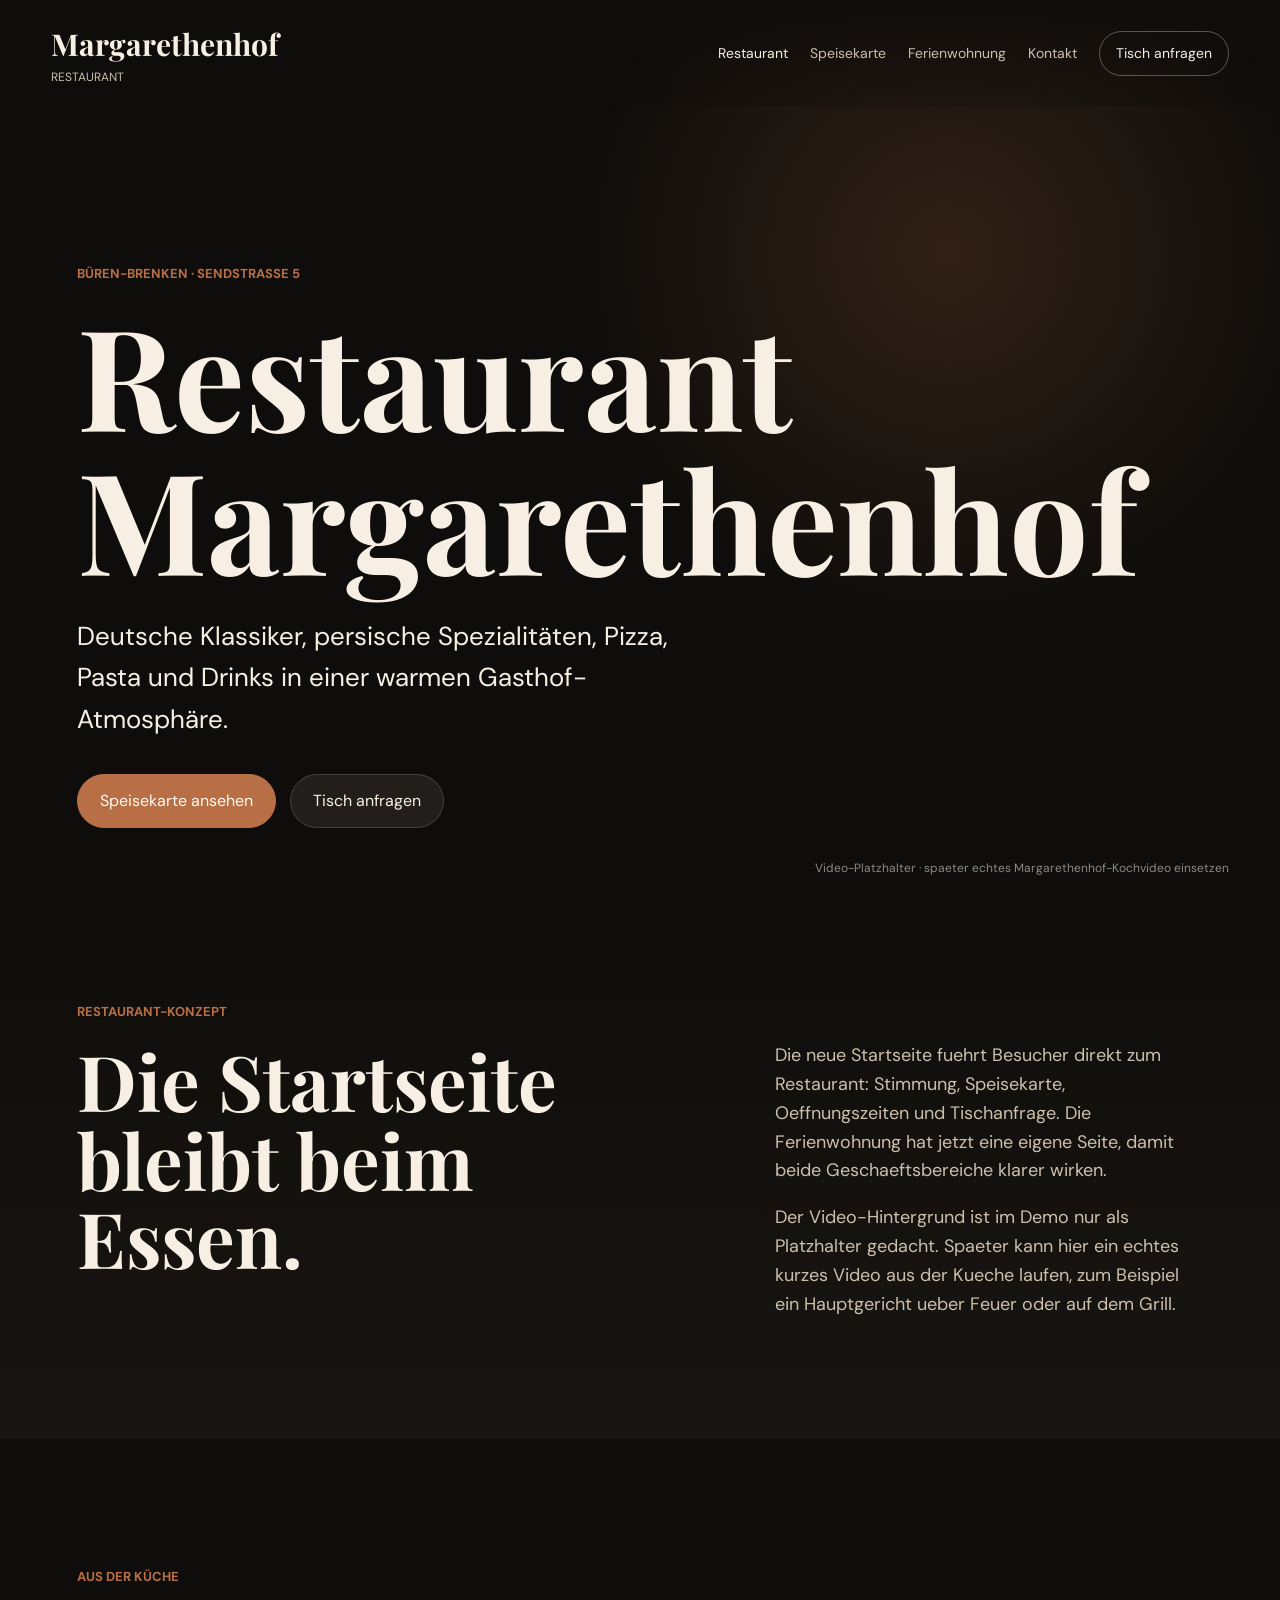
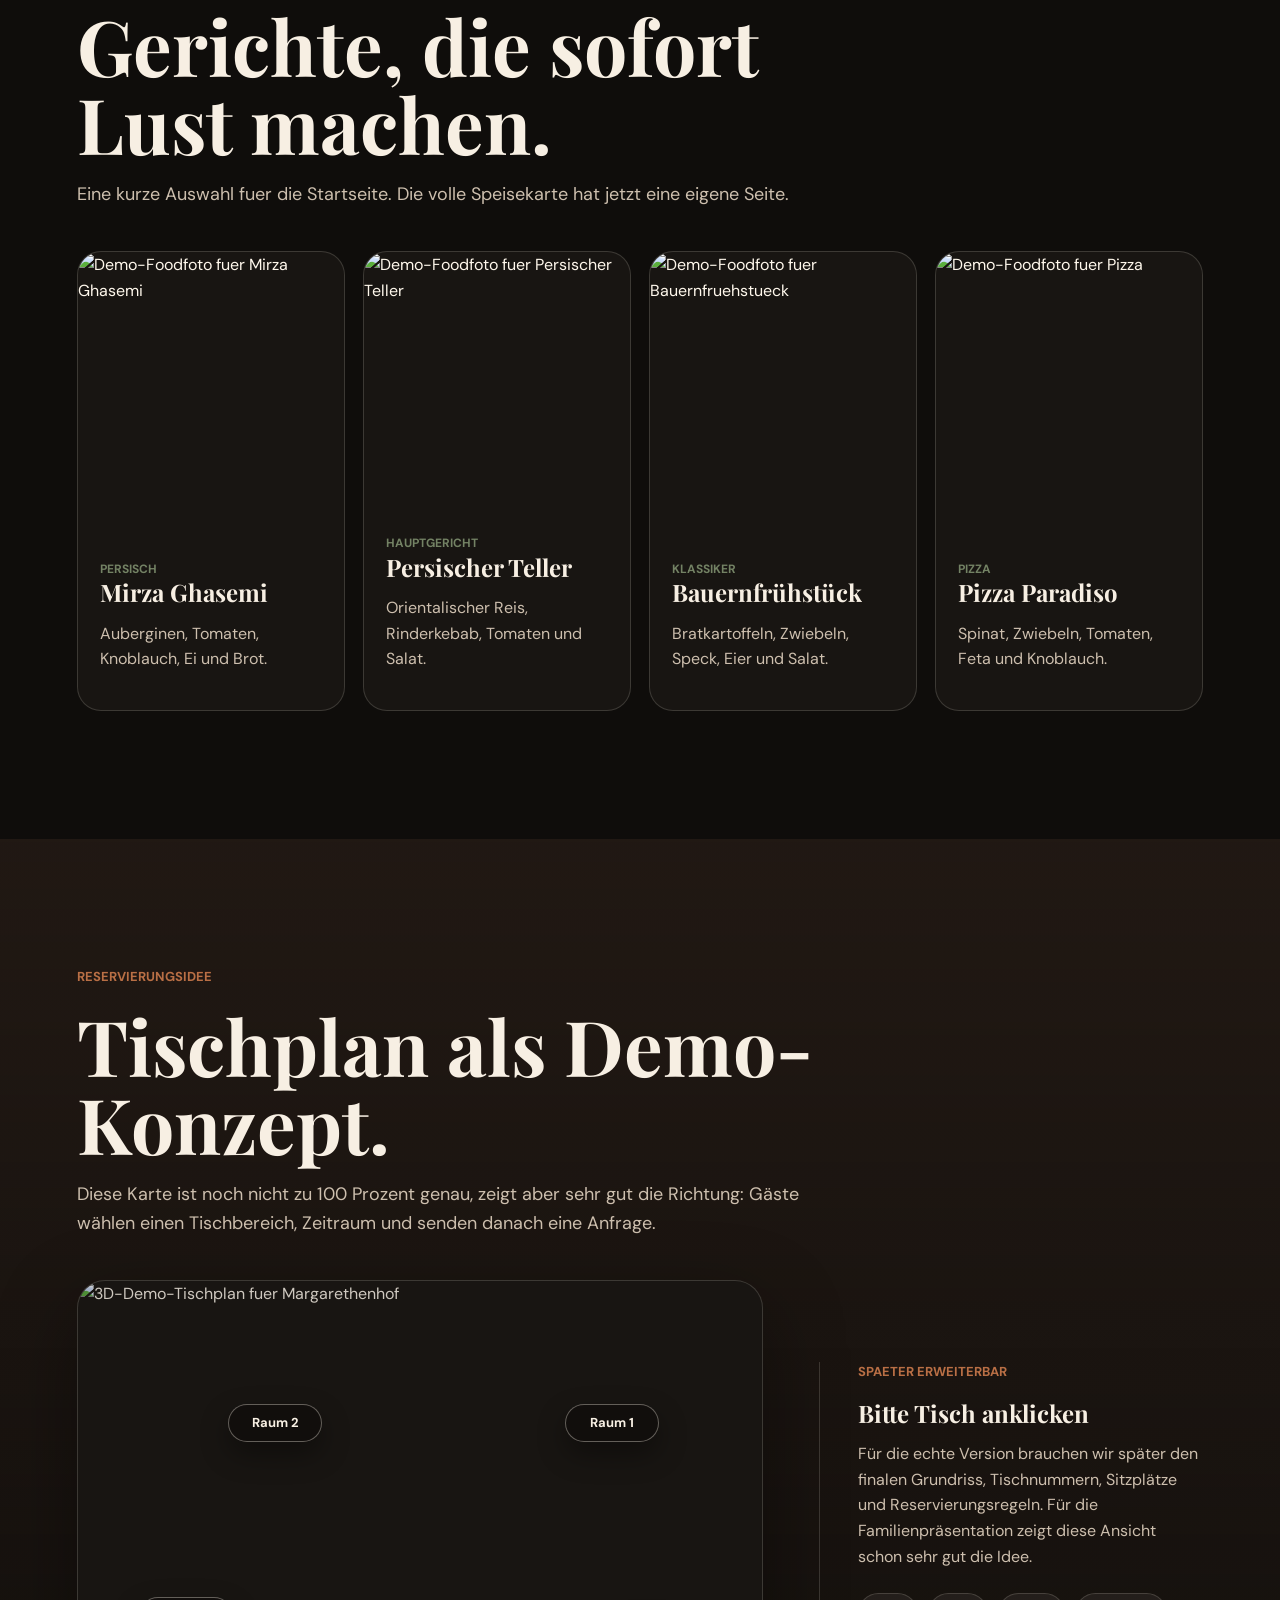
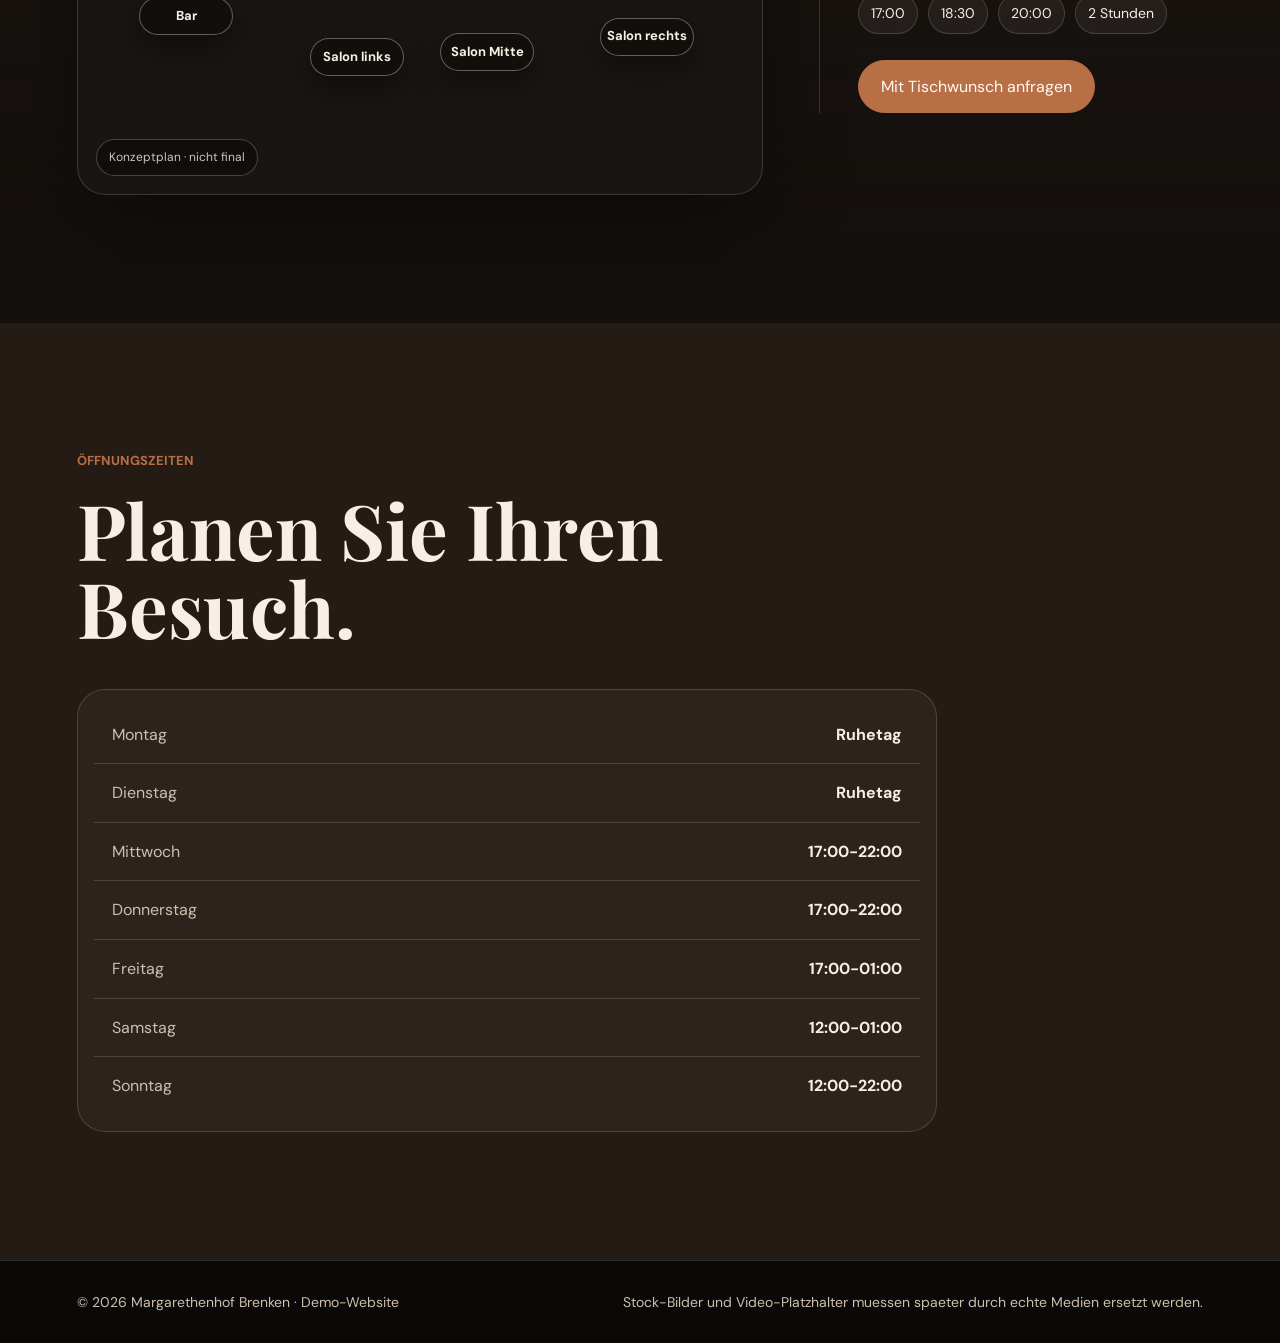
==== index.html @ 4d399604 "Add demo website Add demo website" ====
<!doctype html>
<html lang="de">
  <head>
    <meta charset="utf-8" />
    <meta name="viewport" content="width=device-width, initial-scale=1" />
    <title>Margarethenhof Brenken | Restaurant</title>
    <meta
      name="description"
      content="Demo-Website fuer Margarethenhof Brenken: Restaurant, Speisekarte und Tischanfrage in Bueren-Brenken."
    />
    <link rel="preconnect" href="https://fonts.googleapis.com" />
    <link rel="preconnect" href="https://fonts.gstatic.com" crossorigin />
    <link
      href="https://fonts.googleapis.com/css2?family=DM+Sans:wght@400;500;700&family=Playfair+Display:wght@600;700&display=swap"
      rel="stylesheet"
    />
    <link rel="stylesheet" href="styles.css" />
  </head>
  <body>
    <header class="site-header" data-header>
      <a class="brand" href="index.html" aria-label="Margarethenhof Brenken Startseite">
        <span>Margarethenhof</span>
        <small>Restaurant</small>
      </a>
      <button class="nav-toggle" type="button" aria-label="Menue oeffnen" aria-expanded="false" data-nav-toggle>
        <span></span>
        <span></span>
      </button>
      <nav class="site-nav" data-nav>
        <a class="active" href="index.html">Restaurant</a>
        <a href="menu.html">Speisekarte</a>
        <a href="pension.html">Ferienwohnung</a>
        <a href="kontakt.html">Kontakt</a>
        <a class="nav-cta" href="kontakt.html#reservierung">Tisch anfragen</a>
      </nav>
    </header>

    <main>
      <section class="hero restaurant-hero" id="start">
        <video
          class="hero-video"
          autoplay
          muted
          loop
          playsinline
          poster="https://images.unsplash.com/photo-1529692236671-f1f6cf9683ba?auto=format&fit=crop&w=1800&q=80"
          aria-hidden="true"
        ></video>
        <div class="hero-media" aria-hidden="true"></div>
        <div class="hero-overlay"></div>
        <div class="hero-content reveal">
          <p class="eyebrow">Büren-Brenken · Sendstraße 5</p>
          <h1>Restaurant Margarethenhof</h1>
          <p class="hero-copy">
            Deutsche Klassiker, persische Spezialitäten, Pizza, Pasta und Drinks in einer warmen Gasthof-Atmosphäre.
          </p>
          <div class="hero-actions">
            <a class="button primary" href="menu.html">Speisekarte ansehen</a>
            <a class="button secondary" href="kontakt.html#reservierung">Tisch anfragen</a>
          </div>
        </div>
        <div class="hero-note">Video-Platzhalter · spaeter echtes Margarethenhof-Kochvideo einsetzen</div>
      </section>

      <section class="intro section compact-section">
        <div class="section-kicker reveal">Restaurant-Konzept</div>
        <div class="split">
          <div class="reveal">
            <h2>Die Startseite bleibt beim Essen.</h2>
          </div>
          <div class="intro-copy reveal">
            <p>
              Die neue Startseite fuehrt Besucher direkt zum Restaurant: Stimmung, Speisekarte, Oeffnungszeiten und
              Tischanfrage. Die Ferienwohnung hat jetzt eine eigene Seite, damit beide Geschaeftsbereiche klarer wirken.
            </p>
            <p>
              Der Video-Hintergrund ist im Demo nur als Platzhalter gedacht. Spaeter kann hier ein echtes kurzes Video
              aus der Kueche laufen, zum Beispiel ein Hauptgericht ueber Feuer oder auf dem Grill.
            </p>
          </div>
        </div>
      </section>

      <section class="section dishes">
        <div class="section-heading reveal">
          <p class="section-kicker">Aus der Küche</p>
          <h2>Gerichte, die sofort Lust machen.</h2>
          <p>Eine kurze Auswahl fuer die Startseite. Die volle Speisekarte hat jetzt eine eigene Seite.</p>
        </div>
        <div class="dish-grid">
          <article class="dish-card reveal">
            <img src="https://images.unsplash.com/photo-1604909052743-94e838986d24?auto=format&fit=crop&w=900&q=80" alt="Demo-Foodfoto fuer Mirza Ghasemi" />
            <div><span>Persisch</span><h3>Mirza Ghasemi</h3><p>Auberginen, Tomaten, Knoblauch, Ei und Brot.</p></div>
          </article>
          <article class="dish-card reveal">
            <img src="https://images.unsplash.com/photo-1544025162-d76694265947?auto=format&fit=crop&w=900&q=80" alt="Demo-Foodfoto fuer Persischer Teller" />
            <div><span>Hauptgericht</span><h3>Persischer Teller</h3><p>Orientalischer Reis, Rinderkebab, Tomaten und Salat.</p></div>
          </article>
          <article class="dish-card reveal">
            <img src="https://images.unsplash.com/photo-1551218808-94e220e084d2?auto=format&fit=crop&w=900&q=80" alt="Demo-Foodfoto fuer Bauernfruehstueck" />
            <div><span>Klassiker</span><h3>Bauernfrühstück</h3><p>Bratkartoffeln, Zwiebeln, Speck, Eier und Salat.</p></div>
          </article>
          <article class="dish-card reveal">
            <img src="https://images.unsplash.com/photo-1513104890138-7c749659a591?auto=format&fit=crop&w=900&q=80" alt="Demo-Foodfoto fuer Pizza" />
            <div><span>Pizza</span><h3>Pizza Paradiso</h3><p>Spinat, Zwiebeln, Tomaten, Feta und Knoblauch.</p></div>
          </article>
        </div>
      </section>

      <section class="section table-concept" id="tischplan">
        <div class="section-heading reveal">
          <p class="section-kicker">Reservierungsidee</p>
          <h2>Tischplan als Demo-Konzept.</h2>
          <p>
            Diese Karte ist noch nicht zu 100 Prozent genau, zeigt aber sehr gut die Richtung: Gäste wählen einen
            Tischbereich, Zeitraum und senden danach eine Anfrage.
          </p>
        </div>
        <div class="table-demo reveal">
          <div class="floor-map" data-table-map aria-label="Demo-Tischplan">
            <img src="assets/images/floor-map-web.jpg" alt="3D-Demo-Tischplan fuer Margarethenhof" />
            <button class="table-hotspot room-two" type="button" data-table="Raum 2 · ruhiger Bereich">Raum 2</button>
            <button class="table-hotspot room-one" type="button" data-table="Raum 1 · Gruppenbereich">Raum 1</button>
            <button class="table-hotspot bar-area" type="button" data-table="Barbereich">Bar</button>
            <button class="table-hotspot main-left" type="button" data-table="Main Salon · linker Bereich">Salon links</button>
            <button class="table-hotspot main-center" type="button" data-table="Main Salon · mittlerer Bereich">Salon Mitte</button>
            <button class="table-hotspot main-right" type="button" data-table="Main Salon · rechter Bereich">Salon rechts</button>
          </div>
          <div class="table-copy">
            <p class="eyebrow">Spaeter erweiterbar</p>
            <h3 data-selected-table>Bitte Tisch anklicken</h3>
            <p>
              Für die echte Version brauchen wir später den finalen Grundriss, Tischnummern, Sitzplätze und
              Reservierungsregeln. Für die Familienpräsentation zeigt diese Ansicht schon sehr gut die Idee.
            </p>
            <div class="time-options">
              <span>17:00</span>
              <span>18:30</span>
              <span>20:00</span>
              <span>2 Stunden</span>
            </div>
            <a class="button primary table-reserve-link" href="kontakt.html#reservierung">Mit Tischwunsch anfragen</a>
          </div>
        </div>
      </section>

      <section class="hours section" id="oeffnungszeiten">
        <div class="section-heading reveal">
          <p class="section-kicker">Öffnungszeiten</p>
          <h2>Planen Sie Ihren Besuch.</h2>
        </div>
        <div class="hours-card reveal">
          <div><span>Montag</span><strong>Ruhetag</strong></div>
          <div><span>Dienstag</span><strong>Ruhetag</strong></div>
          <div><span>Mittwoch</span><strong>17:00-22:00</strong></div>
          <div><span>Donnerstag</span><strong>17:00-22:00</strong></div>
          <div><span>Freitag</span><strong>17:00-01:00</strong></div>
          <div><span>Samstag</span><strong>12:00-01:00</strong></div>
          <div><span>Sonntag</span><strong>12:00-22:00</strong></div>
        </div>
      </section>
    </main>

    <footer class="site-footer">
      <p>© 2026 Margarethenhof Brenken · Demo-Website</p>
      <p>Stock-Bilder und Video-Platzhalter muessen spaeter durch echte Medien ersetzt werden.</p>
    </footer>

    <script src="script.js"></script>
  </body>
</html>
---- styles.css ----
:root {
  --ink: #0f0d0b;
  --charcoal: #181512;
  --espresso: #251b15;
  --panel: #2f241d;
  --cream: #f7efe3;
  --muted: #cdbfae;
  --green: #738264;
  --copper: #b96f45;
  --line: rgba(247, 239, 227, 0.16);
  --shadow: 0 28px 80px rgba(0, 0, 0, 0.36);
}

* {
  box-sizing: border-box;
}

html {
  scroll-behavior: smooth;
}

body {
  margin: 0;
  background: var(--ink);
  color: var(--cream);
  font-family: "DM Sans", Arial, sans-serif;
  line-height: 1.6;
}

body.nav-open {
  overflow: hidden;
}

img {
  display: block;
  width: 100%;
}

a {
  color: inherit;
  text-decoration: none;
}

button,
input,
select,
textarea {
  font: inherit;
}

.site-header {
  position: fixed;
  top: 0;
  left: 0;
  right: 0;
  z-index: 20;
  display: flex;
  align-items: center;
  justify-content: space-between;
  padding: 20px clamp(18px, 4vw, 56px);
  background: linear-gradient(180deg, rgba(15, 13, 11, 0.88), rgba(15, 13, 11, 0.18));
  backdrop-filter: blur(14px);
  transition: background 260ms ease, border-color 260ms ease;
}

.site-header.scrolled {
  background: rgba(15, 13, 11, 0.86);
  border-bottom: 1px solid var(--line);
}

.brand {
  display: grid;
  gap: 0;
  letter-spacing: 0;
}

.brand span {
  font-family: "Playfair Display", Georgia, serif;
  font-size: clamp(22px, 3vw, 30px);
  font-weight: 700;
}

.brand small {
  color: var(--muted);
  font-size: 12px;
  text-transform: uppercase;
}

.site-nav {
  display: flex;
  align-items: center;
  gap: 22px;
  color: var(--muted);
  font-size: 14px;
}

.site-nav a {
  transition: color 180ms ease;
}

.site-nav a:hover {
  color: var(--cream);
}

.site-nav a.active {
  color: var(--cream);
}

.nav-cta {
  border: 1px solid rgba(247, 239, 227, 0.32);
  border-radius: 999px;
  color: var(--cream) !important;
  padding: 10px 16px;
}

.nav-toggle {
  display: none;
  width: 44px;
  height: 44px;
  border: 1px solid var(--line);
  border-radius: 50%;
  background: rgba(247, 239, 227, 0.05);
  color: var(--cream);
}

.nav-toggle span {
  display: block;
  width: 18px;
  height: 2px;
  margin: 5px auto;
  background: currentColor;
}

.hero {
  position: relative;
  min-height: 100svh;
  display: grid;
  align-items: end;
  overflow: hidden;
  padding: 150px clamp(18px, 6vw, 90px) 72px;
}

.hero-media {
  position: absolute;
  inset: 0;
  background:
    linear-gradient(90deg, rgba(15, 13, 11, 0.95), rgba(15, 13, 11, 0.45), rgba(15, 13, 11, 0.8)),
    url("https://images.unsplash.com/photo-1555396273-367ea4eb4db5?auto=format&fit=crop&w=1800&q=80") center/cover;
  transform: scale(1.04);
  animation: slowImage 18s ease-in-out infinite alternate;
}

.restaurant-hero .hero-media {
  background:
    linear-gradient(90deg, rgba(15, 13, 11, 0.96), rgba(15, 13, 11, 0.52), rgba(15, 13, 11, 0.86)),
    url("https://images.unsplash.com/photo-1529692236671-f1f6cf9683ba?auto=format&fit=crop&w=1800&q=80") center/cover;
}

.hero-video {
  position: absolute;
  inset: 0;
  width: 100%;
  height: 100%;
  object-fit: cover;
  opacity: 0;
}

.hero-overlay {
  position: absolute;
  inset: 0;
  background:
    radial-gradient(circle at 74% 28%, rgba(185, 111, 69, 0.2), transparent 32%),
    linear-gradient(180deg, transparent, rgba(15, 13, 11, 0.92));
}

.hero-content {
  position: relative;
  max-width: 940px;
}

.eyebrow,
.section-kicker {
  margin: 0 0 18px;
  color: var(--copper);
  font-size: 13px;
  font-weight: 700;
  text-transform: uppercase;
}

h1,
h2,
h3 {
  margin: 0;
  font-family: "Playfair Display", Georgia, serif;
  line-height: 1.02;
  letter-spacing: 0;
}

h1 {
  max-width: 900px;
  font-size: clamp(58px, 11vw, 150px);
}

h2 {
  font-size: clamp(38px, 6vw, 86px);
}

h3 {
  font-size: 24px;
}

p {
  color: var(--muted);
}

.hero-copy {
  max-width: 650px;
  margin: 26px 0 0;
  font-size: clamp(18px, 2.2vw, 26px);
  color: var(--cream);
}

.hero-actions,
.contact-actions {
  display: flex;
  flex-wrap: wrap;
  gap: 14px;
  margin-top: 34px;
}

.button {
  display: inline-flex;
  align-items: center;
  justify-content: center;
  min-height: 48px;
  border: 1px solid var(--line);
  border-radius: 999px;
  padding: 13px 22px;
  cursor: pointer;
  transition: transform 180ms ease, background 180ms ease, border-color 180ms ease;
}

.button:hover {
  transform: translateY(-2px);
}

.button.primary {
  border-color: var(--copper);
  background: var(--copper);
  color: #fffaf2;
}

.button.secondary {
  background: rgba(247, 239, 227, 0.08);
  color: var(--cream);
}

.hero-note {
  position: absolute;
  right: clamp(18px, 4vw, 56px);
  bottom: 22px;
  color: rgba(247, 239, 227, 0.55);
  font-size: 12px;
}

.page-hero {
  position: relative;
  min-height: 72svh;
  display: grid;
  align-items: end;
  overflow: hidden;
  padding: 150px clamp(18px, 6vw, 90px) 70px;
}

.page-hero-media {
  position: absolute;
  inset: 0;
  transform: scale(1.04);
  animation: slowImage 18s ease-in-out infinite alternate;
}

.menu-hero-image {
  background:
    linear-gradient(90deg, rgba(15, 13, 11, 0.94), rgba(15, 13, 11, 0.45), rgba(15, 13, 11, 0.84)),
    url("https://images.unsplash.com/photo-1544025162-d76694265947?auto=format&fit=crop&w=1800&q=80") center/cover;
}

.pension-hero-image {
  background:
    linear-gradient(90deg, rgba(15, 13, 11, 0.94), rgba(15, 13, 11, 0.5), rgba(15, 13, 11, 0.86)),
    url("https://images.unsplash.com/photo-1560185127-6ed189bf02f4?auto=format&fit=crop&w=1800&q=80") center/cover;
}

.contact-hero-image {
  background:
    linear-gradient(90deg, rgba(15, 13, 11, 0.94), rgba(15, 13, 11, 0.46), rgba(15, 13, 11, 0.84)),
    url("https://images.unsplash.com/photo-1552566626-52f8b828add9?auto=format&fit=crop&w=1800&q=80") center/cover;
}

.section {
  padding: clamp(76px, 10vw, 140px) clamp(18px, 6vw, 90px);
}

.compact-section {
  padding-block: clamp(68px, 8vw, 110px);
}

.split {
  display: grid;
  grid-template-columns: minmax(0, 1fr) minmax(280px, 0.72fr);
  gap: clamp(32px, 8vw, 110px);
  align-items: start;
}

.intro {
  background: linear-gradient(180deg, var(--ink), var(--charcoal));
}

.intro-copy p {
  margin-top: 0;
  font-size: 18px;
}

.feature-band {
  display: grid;
  grid-template-columns: 1.05fr 0.75fr;
  gap: clamp(28px, 7vw, 96px);
  align-items: center;
  background: var(--espresso);
}

.feature-image img {
  aspect-ratio: 4 / 5;
  object-fit: cover;
  border-radius: 28px;
  box-shadow: var(--shadow);
}

.feature-text p:last-child {
  font-size: 18px;
}

.pension {
  background:
    linear-gradient(180deg, rgba(15, 13, 11, 0.12), rgba(15, 13, 11, 0.86)),
    var(--charcoal);
}

.pension-grid {
  display: grid;
  grid-template-columns: repeat(3, minmax(0, 1fr));
  gap: 18px;
}

.pension-details {
  display: grid;
  grid-template-columns: repeat(4, minmax(0, 1fr));
  gap: 12px;
  margin: 0 0 22px;
}

.pension-details div {
  border: 1px solid var(--line);
  border-radius: 18px;
  padding: 18px;
  background: rgba(247, 239, 227, 0.05);
}

.pension-details span,
.pension-details small {
  display: block;
  color: var(--muted);
  font-size: 13px;
}

.pension-details strong {
  display: block;
  color: var(--cream);
  font-family: "Playfair Display", Georgia, serif;
  font-size: clamp(46px, 7vw, 82px);
  line-height: 0.92;
  margin: 10px 0;
}

.pension-panel {
  min-height: 280px;
  display: grid;
  align-content: space-between;
  border: 1px solid var(--line);
  border-radius: 28px;
  padding: clamp(22px, 4vw, 34px);
  background:
    linear-gradient(145deg, rgba(115, 130, 100, 0.12), rgba(185, 111, 69, 0.08)),
    rgba(247, 239, 227, 0.04);
}

.pension-panel span {
  color: var(--copper);
  font-weight: 700;
}

.pension-panel p {
  margin-bottom: 0;
}

.pension-amenities {
  display: flex;
  flex-wrap: wrap;
  gap: 10px;
  margin-top: 22px;
}

.pension-amenities span {
  border: 1px solid var(--line);
  border-radius: 999px;
  padding: 9px 13px;
  background: rgba(115, 130, 100, 0.14);
  color: var(--cream);
  font-size: 14px;
}

.airbnb-link {
  margin-top: 26px;
}

.section-heading {
  max-width: 760px;
  margin-bottom: 42px;
}

.section-heading p:not(.section-kicker) {
  font-size: 18px;
}

.notice,
.placeholder-note {
  color: var(--copper) !important;
  font-weight: 700;
}

.dish-grid {
  display: grid;
  grid-template-columns: repeat(4, minmax(0, 1fr));
  gap: 18px;
}

.dish-card {
  min-height: 460px;
  display: grid;
  align-content: space-between;
  overflow: hidden;
  border: 1px solid var(--line);
  border-radius: 24px;
  background: var(--charcoal);
}

.dish-card img {
  height: 250px;
  object-fit: cover;
  filter: saturate(0.9) contrast(1.08);
  transition: transform 500ms ease;
}

.dish-card:hover img {
  transform: scale(1.05);
}

.dish-card div {
  padding: 22px;
}

.dish-card span {
  color: var(--green);
  font-size: 12px;
  font-weight: 700;
  text-transform: uppercase;
}

.menu {
  background: linear-gradient(180deg, var(--charcoal), var(--ink));
}

.menu-tabs {
  display: flex;
  flex-wrap: wrap;
  gap: 10px;
  margin-bottom: 22px;
}

.menu-tabs button {
  border: 1px solid var(--line);
  border-radius: 999px;
  background: rgba(247, 239, 227, 0.04);
  color: var(--muted);
  padding: 11px 16px;
  cursor: pointer;
}

.menu-tabs button.active {
  border-color: var(--green);
  background: rgba(115, 130, 100, 0.22);
  color: var(--cream);
}

.menu-panels {
  border-top: 1px solid var(--line);
}

.menu-panel {
  display: none;
}

.menu-panel.active {
  display: block;
  animation: panelIn 260ms ease both;
}

.menu-item {
  display: grid;
  grid-template-columns: 1fr auto;
  gap: 20px;
  padding: 24px 0;
  border-bottom: 1px solid var(--line);
}

.menu-item p {
  max-width: 760px;
  margin: 7px 0 0;
}

.menu-item span {
  color: var(--cream);
  font-weight: 700;
  white-space: nowrap;
}

.hours {
  background: var(--espresso);
}

.hours-card {
  max-width: 860px;
  border: 1px solid var(--line);
  border-radius: 28px;
  padding: 16px;
  background: rgba(247, 239, 227, 0.04);
}

.hours-card div {
  display: flex;
  justify-content: space-between;
  gap: 18px;
  padding: 16px 18px;
  border-bottom: 1px solid var(--line);
}

.hours-card div:last-child {
  border-bottom: 0;
}

.hours-card span {
  color: var(--muted);
}

.gallery-grid {
  display: grid;
  grid-template-columns: repeat(4, minmax(0, 1fr));
  grid-auto-rows: 220px;
  gap: 14px;
}

.gallery-grid img {
  height: 100%;
  border-radius: 22px;
  object-fit: cover;
  filter: saturate(0.85) contrast(1.05);
}

.gallery-grid .tall {
  grid-row: span 2;
}

.gallery-grid .wide {
  grid-column: span 2;
}

.reservation {
  background: linear-gradient(135deg, var(--ink), var(--espresso));
}

.table-concept {
  background:
    linear-gradient(180deg, rgba(15, 13, 11, 0.2), rgba(15, 13, 11, 0.84)),
    var(--espresso);
}

.table-demo {
  display: grid;
  grid-template-columns: minmax(280px, 1fr) minmax(260px, 0.56fr);
  gap: clamp(22px, 5vw, 56px);
  align-items: center;
}

.floor-map {
  position: relative;
  overflow: hidden;
  border: 1px solid var(--line);
  border-radius: 28px;
  background: var(--charcoal);
  box-shadow: var(--shadow);
}

.floor-map::after {
  content: "Konzeptplan · nicht final";
  position: absolute;
  left: 18px;
  bottom: 18px;
  border: 1px solid rgba(247, 239, 227, 0.24);
  border-radius: 999px;
  padding: 8px 12px;
  background: rgba(15, 13, 11, 0.72);
  color: rgba(247, 239, 227, 0.82);
  font-size: 12px;
}

.floor-map img {
  aspect-ratio: 1024 / 768;
  height: 100%;
  object-fit: cover;
  filter: saturate(0.88) contrast(1.04) brightness(0.82);
}

.table-hotspot {
  position: absolute;
  min-width: 94px;
  min-height: 38px;
  border: 1px solid rgba(247, 239, 227, 0.36);
  border-radius: 999px;
  background: rgba(15, 13, 11, 0.68);
  color: var(--cream);
  font-size: 13px;
  font-weight: 700;
  cursor: pointer;
  backdrop-filter: blur(10px);
  box-shadow: 0 12px 28px rgba(0, 0, 0, 0.36);
  transition: transform 180ms ease, border-color 180ms ease, background 180ms ease;
}

.table-hotspot:hover,
.table-hotspot.selected {
  border-color: var(--copper);
  background: rgba(185, 111, 69, 0.82);
  transform: translateY(-4px);
}

.table-hotspot.room-two {
  left: 22%;
  top: 24%;
}

.table-hotspot.room-one {
  right: 15%;
  top: 24%;
}

.table-hotspot.bar-area {
  left: 9%;
  bottom: 31%;
}

.table-hotspot.main-left {
  left: 34%;
  bottom: 23%;
}

.table-hotspot.main-center {
  left: 53%;
  bottom: 24%;
}

.table-hotspot.main-right {
  right: 10%;
  bottom: 27%;
}

.table-reserve-link {
  margin-top: 26px;
}

.table-copy {
  border-left: 1px solid var(--line);
  padding-left: clamp(18px, 4vw, 38px);
}

.time-options {
  display: flex;
  flex-wrap: wrap;
  gap: 10px;
  margin-top: 24px;
}

.time-options span {
  border: 1px solid var(--line);
  border-radius: 999px;
  padding: 8px 12px;
  color: var(--cream);
  background: rgba(247, 239, 227, 0.06);
  font-size: 14px;
}

.reservation-form {
  display: grid;
  gap: 14px;
  border: 1px solid var(--line);
  border-radius: 28px;
  padding: clamp(18px, 4vw, 34px);
  background: rgba(247, 239, 227, 0.05);
  box-shadow: var(--shadow);
}

.reservation-form label {
  display: grid;
  gap: 7px;
  color: var(--muted);
  font-size: 14px;
}

.reservation-form input,
.reservation-form select,
.reservation-form textarea {
  width: 100%;
  border: 1px solid var(--line);
  border-radius: 14px;
  background: rgba(15, 13, 11, 0.68);
  color: var(--cream);
  padding: 13px 14px;
  outline: none;
}

.reservation-form input:focus,
.reservation-form select:focus,
.reservation-form textarea:focus {
  border-color: var(--copper);
}

.form-row,
.preference-grid {
  display: grid;
  grid-template-columns: 1fr 1fr;
  gap: 12px;
}

.form-message {
  min-height: 24px;
  margin: 0;
  color: var(--green);
  font-weight: 700;
}

.contact {
  display: grid;
  grid-template-columns: minmax(280px, 0.78fr) 1fr;
  gap: 22px;
  align-items: stretch;
}

.contact-card,
.map-placeholder {
  border: 1px solid var(--line);
  border-radius: 30px;
  background: var(--charcoal);
  padding: clamp(24px, 5vw, 48px);
}

address {
  color: var(--cream);
  font-style: normal;
  font-size: 20px;
}

.map-placeholder {
  min-height: 420px;
  display: grid;
  place-content: center;
  text-align: center;
  background:
    linear-gradient(135deg, rgba(115, 130, 100, 0.24), rgba(185, 111, 69, 0.2)),
    repeating-linear-gradient(45deg, rgba(247, 239, 227, 0.05) 0 1px, transparent 1px 24px),
    var(--espresso);
}

.map-placeholder span {
  color: var(--copper);
  text-transform: uppercase;
  font-weight: 700;
}

.map-placeholder strong {
  font-family: "Playfair Display", Georgia, serif;
  font-size: clamp(42px, 6vw, 76px);
}

.map-placeholder small {
  color: var(--muted);
}

.site-footer {
  display: flex;
  flex-wrap: wrap;
  justify-content: space-between;
  gap: 18px;
  border-top: 1px solid var(--line);
  padding: 30px clamp(18px, 6vw, 90px);
  background: #0a0908;
}

.site-footer p {
  margin: 0;
  font-size: 14px;
}

.reveal {
  opacity: 0;
  transform: translateY(28px);
  transition: opacity 700ms ease, transform 700ms ease;
}

.reveal.visible {
  opacity: 1;
  transform: translateY(0);
}

@keyframes slowImage {
  from {
    transform: scale(1.04) translateX(0);
  }
  to {
    transform: scale(1.09) translateX(-18px);
  }
}

@keyframes panelIn {
  from {
    opacity: 0;
    transform: translateY(10px);
  }
  to {
    opacity: 1;
    transform: translateY(0);
  }
}

@media (max-width: 1000px) {
  .dish-grid {
    grid-template-columns: repeat(2, minmax(0, 1fr));
  }

  .feature-band,
  .split,
  .contact,
  .table-demo {
    grid-template-columns: 1fr;
  }

  .table-copy {
    border-left: 0;
    padding-left: 0;
  }

  .pension-grid {
    grid-template-columns: 1fr;
  }

  .pension-details {
    grid-template-columns: repeat(2, minmax(0, 1fr));
  }

  .gallery-grid {
    grid-template-columns: repeat(2, minmax(0, 1fr));
  }
}

@media (max-width: 760px) {
  .site-header {
    padding: 14px 18px;
  }

  .nav-toggle {
    display: block;
    position: relative;
    z-index: 25;
  }

  .site-nav {
    position: fixed;
    inset: 0;
    display: grid;
    align-content: center;
    justify-items: center;
    gap: 22px;
    background: rgba(15, 13, 11, 0.96);
    color: var(--cream);
    font-size: 24px;
    opacity: 0;
    pointer-events: none;
    transform: translateY(-12px);
    transition: opacity 220ms ease, transform 220ms ease;
  }

  .site-nav.open {
    opacity: 1;
    pointer-events: auto;
    transform: translateY(0);
  }

  .hero {
    min-height: 92svh;
    padding-top: 118px;
  }

  .page-hero {
    min-height: 66svh;
    padding-top: 118px;
  }

  .hero-note {
    left: 18px;
    right: 18px;
  }

  .hero-actions,
  .contact-actions {
    align-items: stretch;
    flex-direction: column;
  }

  .button {
    width: 100%;
  }

  .dish-grid,
  .gallery-grid,
  .form-row,
  .preference-grid,
  .pension-details {
    grid-template-columns: 1fr;
  }

  .dish-card {
    min-height: auto;
  }

  .gallery-grid {
    grid-auto-rows: 260px;
  }

  .gallery-grid .wide,
  .gallery-grid .tall {
    grid-column: auto;
    grid-row: auto;
  }

  .menu-item {
    grid-template-columns: 1fr;
    gap: 8px;
  }

  .hours-card div {
    padding-inline: 4px;
  }

  .floor-map {
    border-radius: 20px;
  }

  .table-hotspot {
    min-width: auto;
    min-height: 34px;
    padding: 7px 9px;
    font-size: 11px;
  }
}

@media (prefers-reduced-motion: reduce) {
  *,
  *::before,
  *::after {
    scroll-behavior: auto !important;
    animation-duration: 0.01ms !important;
    transition-duration: 0.01ms !important;
  }
}
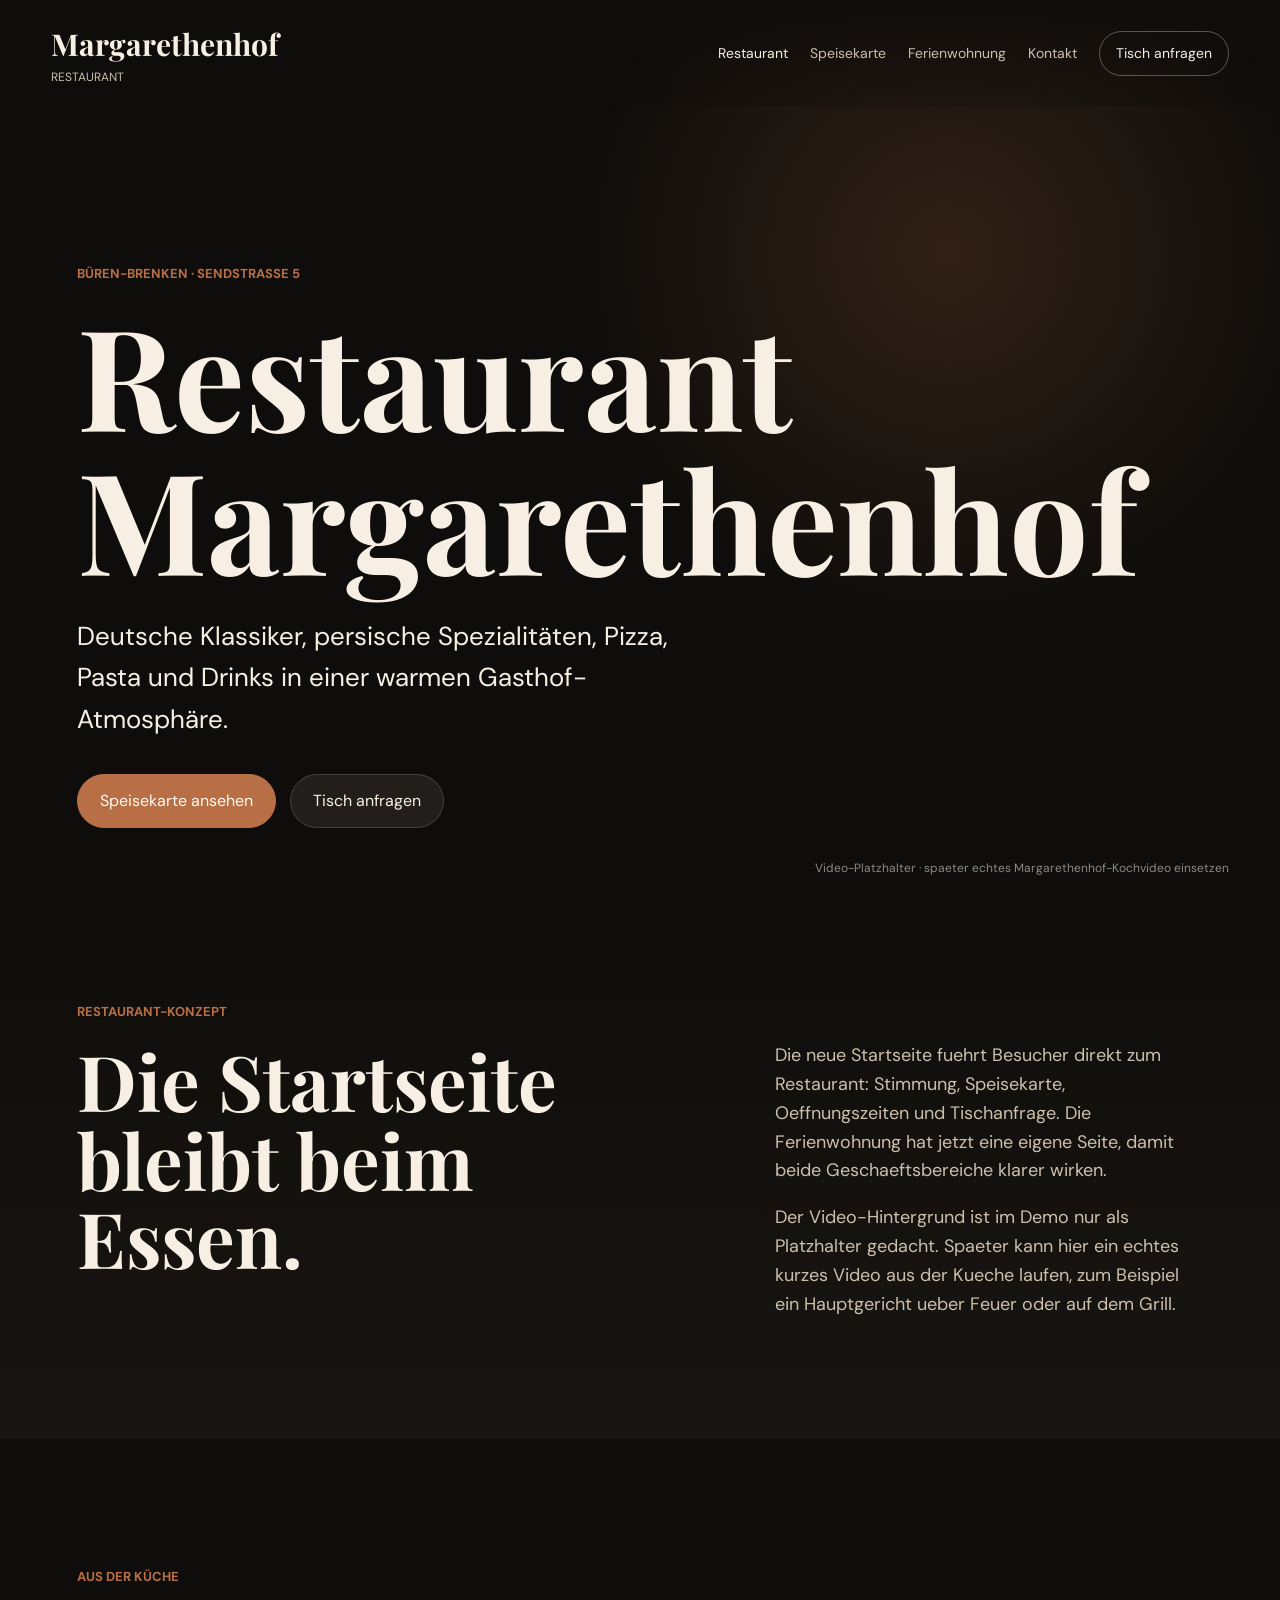
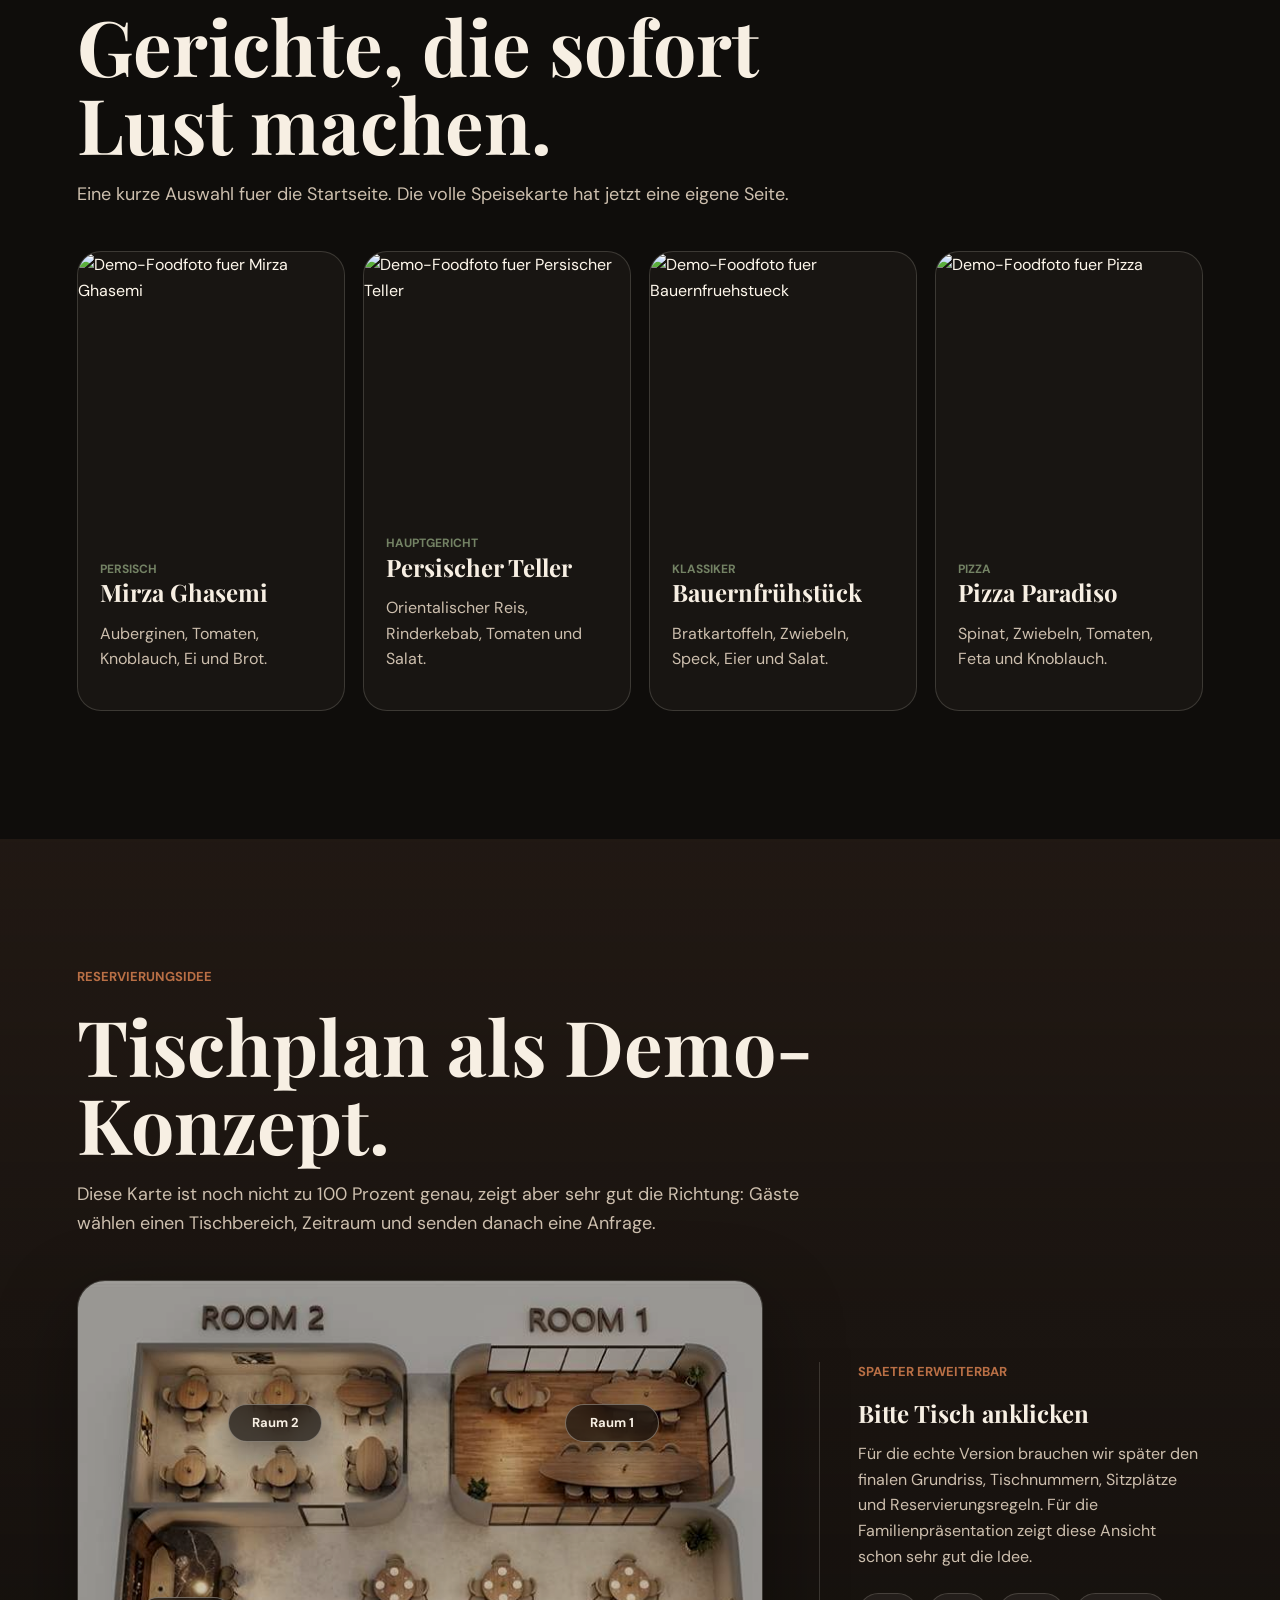
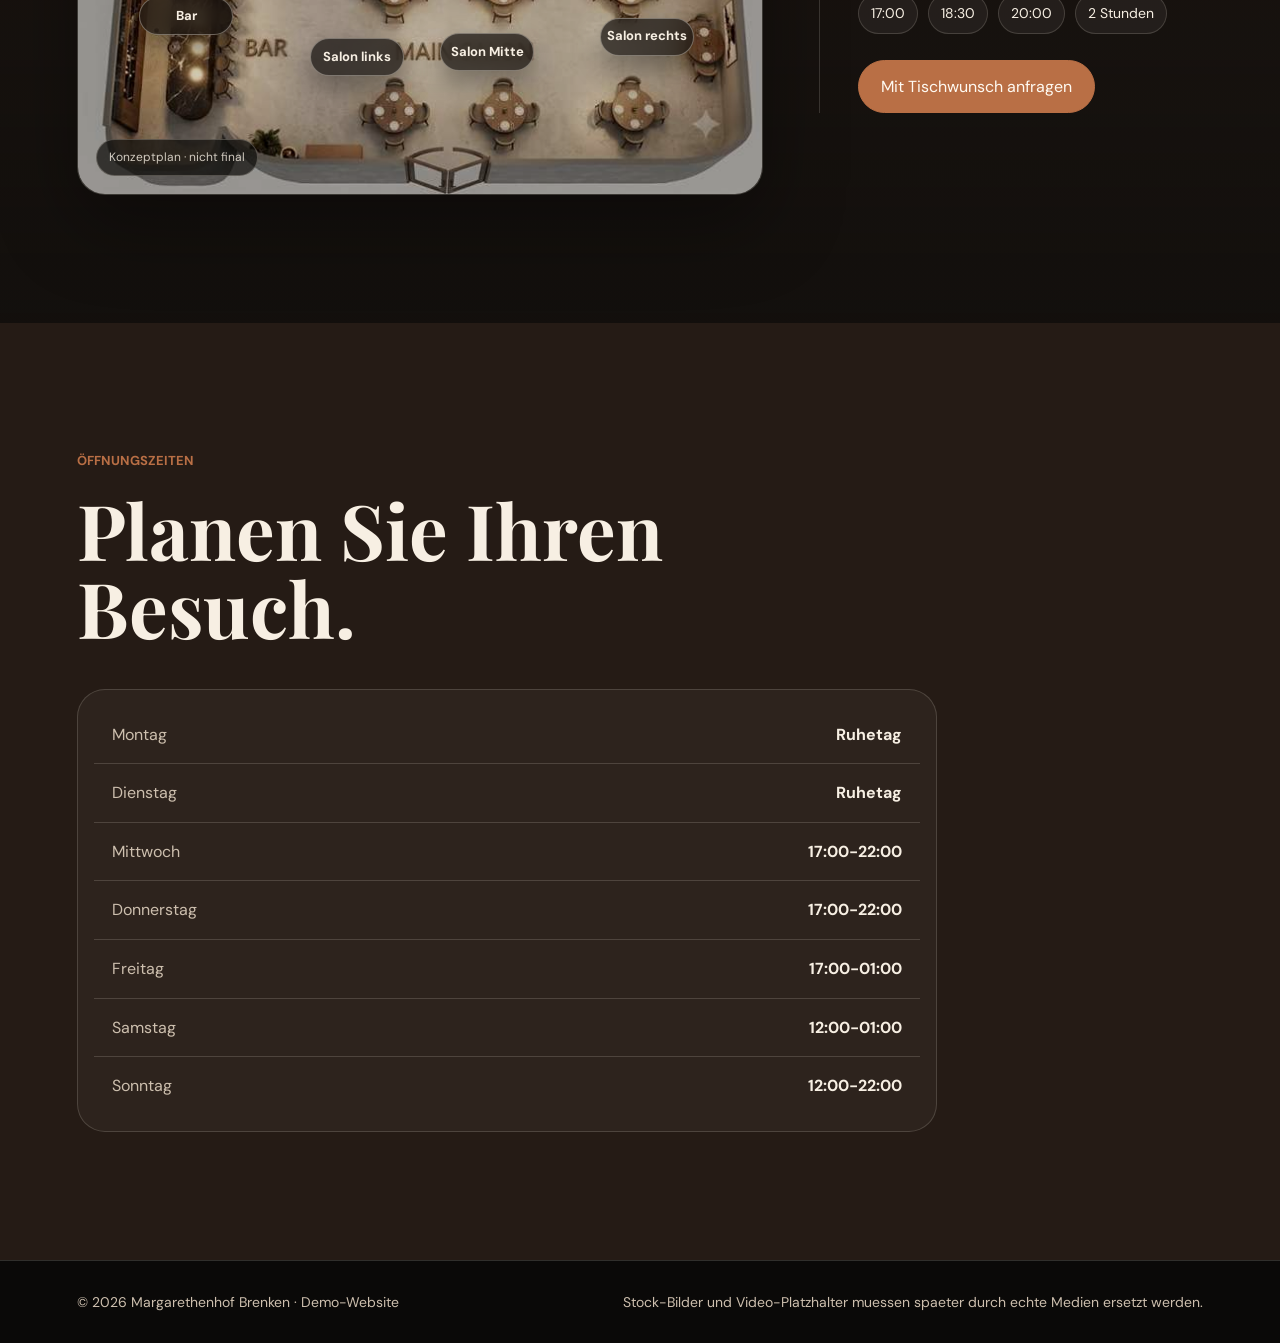
==== commit d86daec3: "Fix floor map image path" ====
--- a/index.html
+++ b/index.html
@@ -118,7 +118,7 @@
         </div>
         <div class="table-demo reveal">
           <div class="floor-map" data-table-map aria-label="Demo-Tischplan">
-            <img src="assets/images/floor-map-web.jpg" alt="3D-Demo-Tischplan fuer Margarethenhof" />
+            <img src="floor-map-web.jpg" alt="3D-Demo-Tischplan fuer Margarethenhof" />
             <button class="table-hotspot room-two" type="button" data-table="Raum 2 · ruhiger Bereich">Raum 2</button>
             <button class="table-hotspot room-one" type="button" data-table="Raum 1 · Gruppenbereich">Raum 1</button>
             <button class="table-hotspot bar-area" type="button" data-table="Barbereich">Bar</button>
